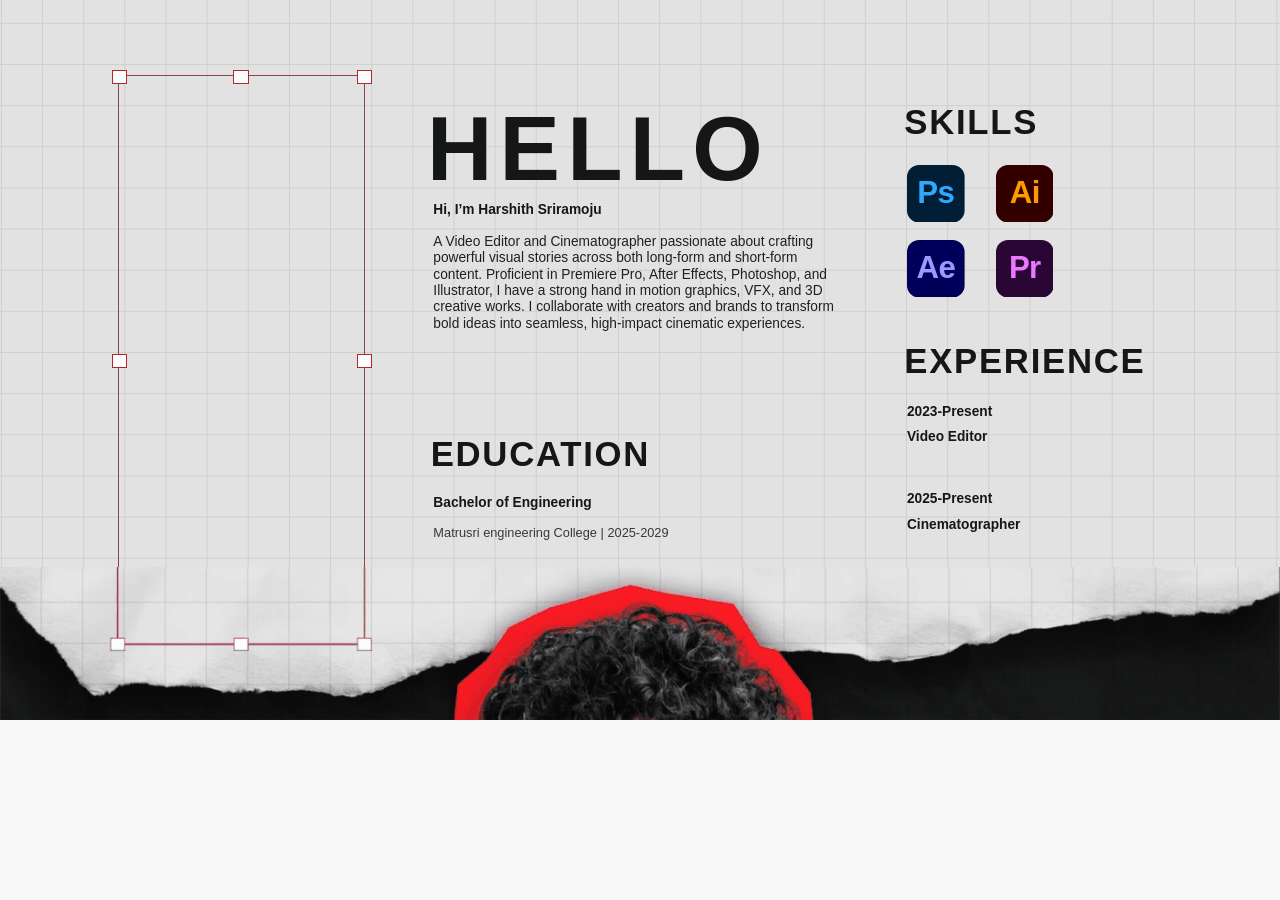
==== tools/preview.html @ 330eb0a3 "Initial Commit" ====
<!DOCTYPE html>
<html lang="en">
<head>
<meta charset="utf-8">
<meta name="viewport" content="width=device-width, initial-scale=1">
<base href="../">
<title>about slide preview</title>
<link rel="stylesheet" href="css/styles.css">
</head>

<body>

<main class="stream" id="stream">
  <div class="stream__inner" id="modules"></div>
</main>

<div class="lb" id="lightbox" hidden>
  <button class="lb__close" id="lbClose" type="button" aria-label="Close">&times;</button>
  <button class="lb__nav lb__nav--prev" id="lbPrev" type="button" aria-label="Previous">&#8249;</button>
  <button class="lb__nav lb__nav--next" id="lbNext" type="button" aria-label="Next">&#8250;</button>
  <figure class="lb__stage"><img id="lbImg" alt=""></figure>
</div>

<button class="totop" id="toTop" type="button" aria-label="Back to top">
  <svg viewBox="0 0 24 24" aria-hidden="true"><path d="M12 5l7 7-1.4 1.4L13 8.8V20h-2V8.8l-4.6 4.6L5 12z"/></svg>
</button>

<script src="settings.js"></script>
<script src="content.js"></script>
<script>
  /* static screenshot only: no reveal animation, just module 2 */
  SETTINGS.reveal.enabled = false;
  CONTENT.modules = [CONTENT.modules.find(function (m) { return m.type === 'about'; })];
</script>
<script src="js/app.js"></script>
</body>
</html>
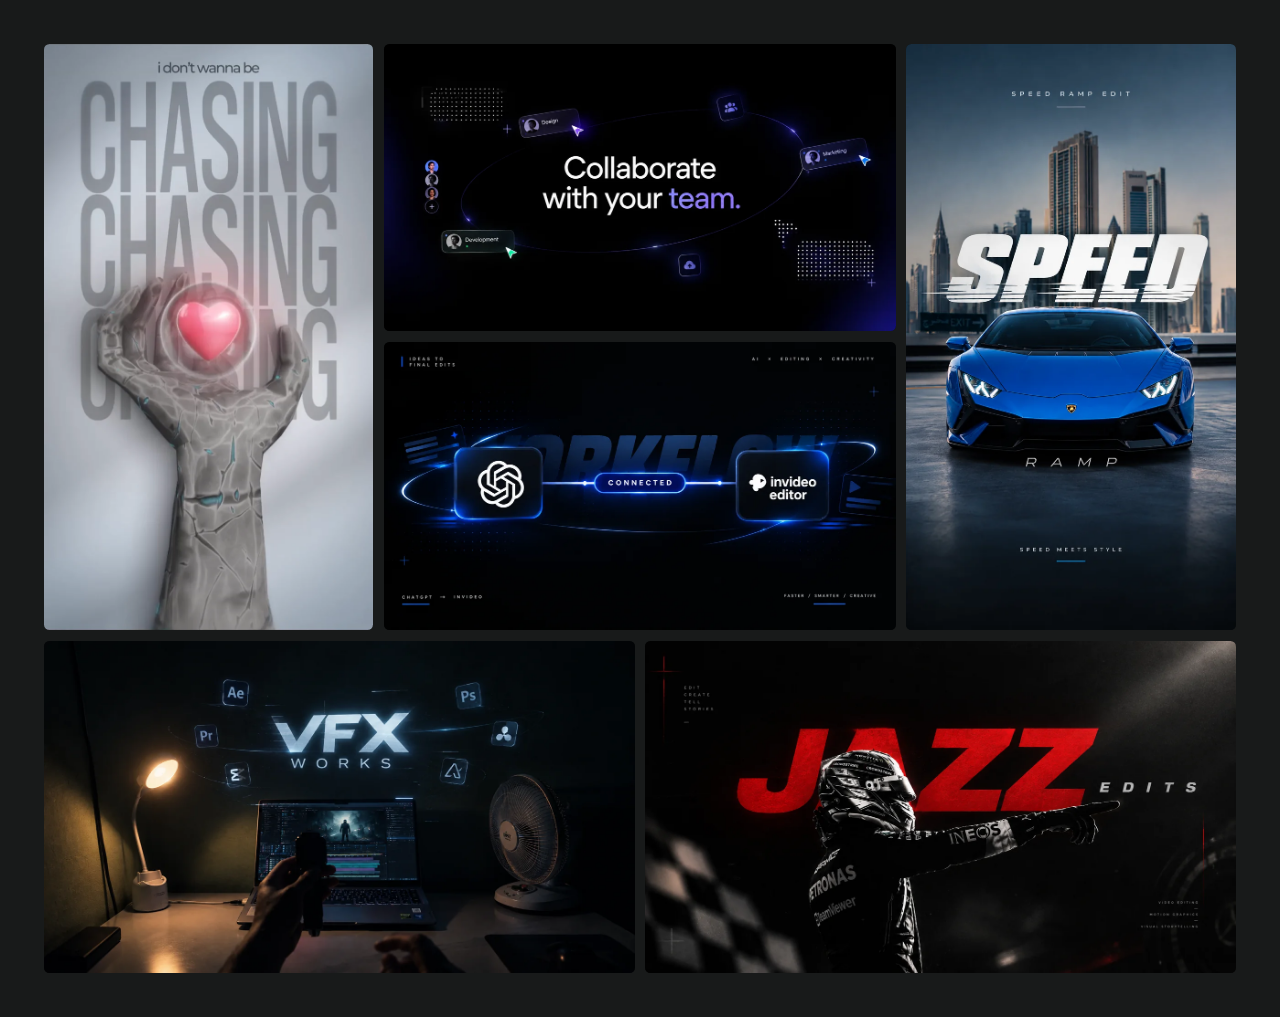
==== commit f0d07777: "Works Update" ====
--- a/tools/preview.html
+++ b/tools/preview.html
@@ -28,9 +28,15 @@
 <script src="settings.js"></script>
 <script src="content.js"></script>
 <script>
-  /* static screenshot only: no reveal animation, just module 2 */
+  /* render ONE module on its own at full canvas size.
+     pick it with the hash: preview.html#videogrid  |  #about  |  #8   */
+  var want = (location.hash || '#videogrid').slice(1).toLowerCase();
+  var mod = CONTENT.modules.filter(function (m) {
+    return m.type === want || String(m.n) === want;
+  })[0] || CONTENT.modules.filter(function (m) { return m.type === 'videogrid'; })[0];
   SETTINGS.reveal.enabled = false;
-  CONTENT.modules = [CONTENT.modules.find(function (m) { return m.type === 'about'; })];
+  CONTENT.modules = [mod];
+  document.title = 'preview: ' + (mod ? mod.type + ' / n=' + mod.n : 'none');
 </script>
 <script src="js/app.js"></script>
 </body>
